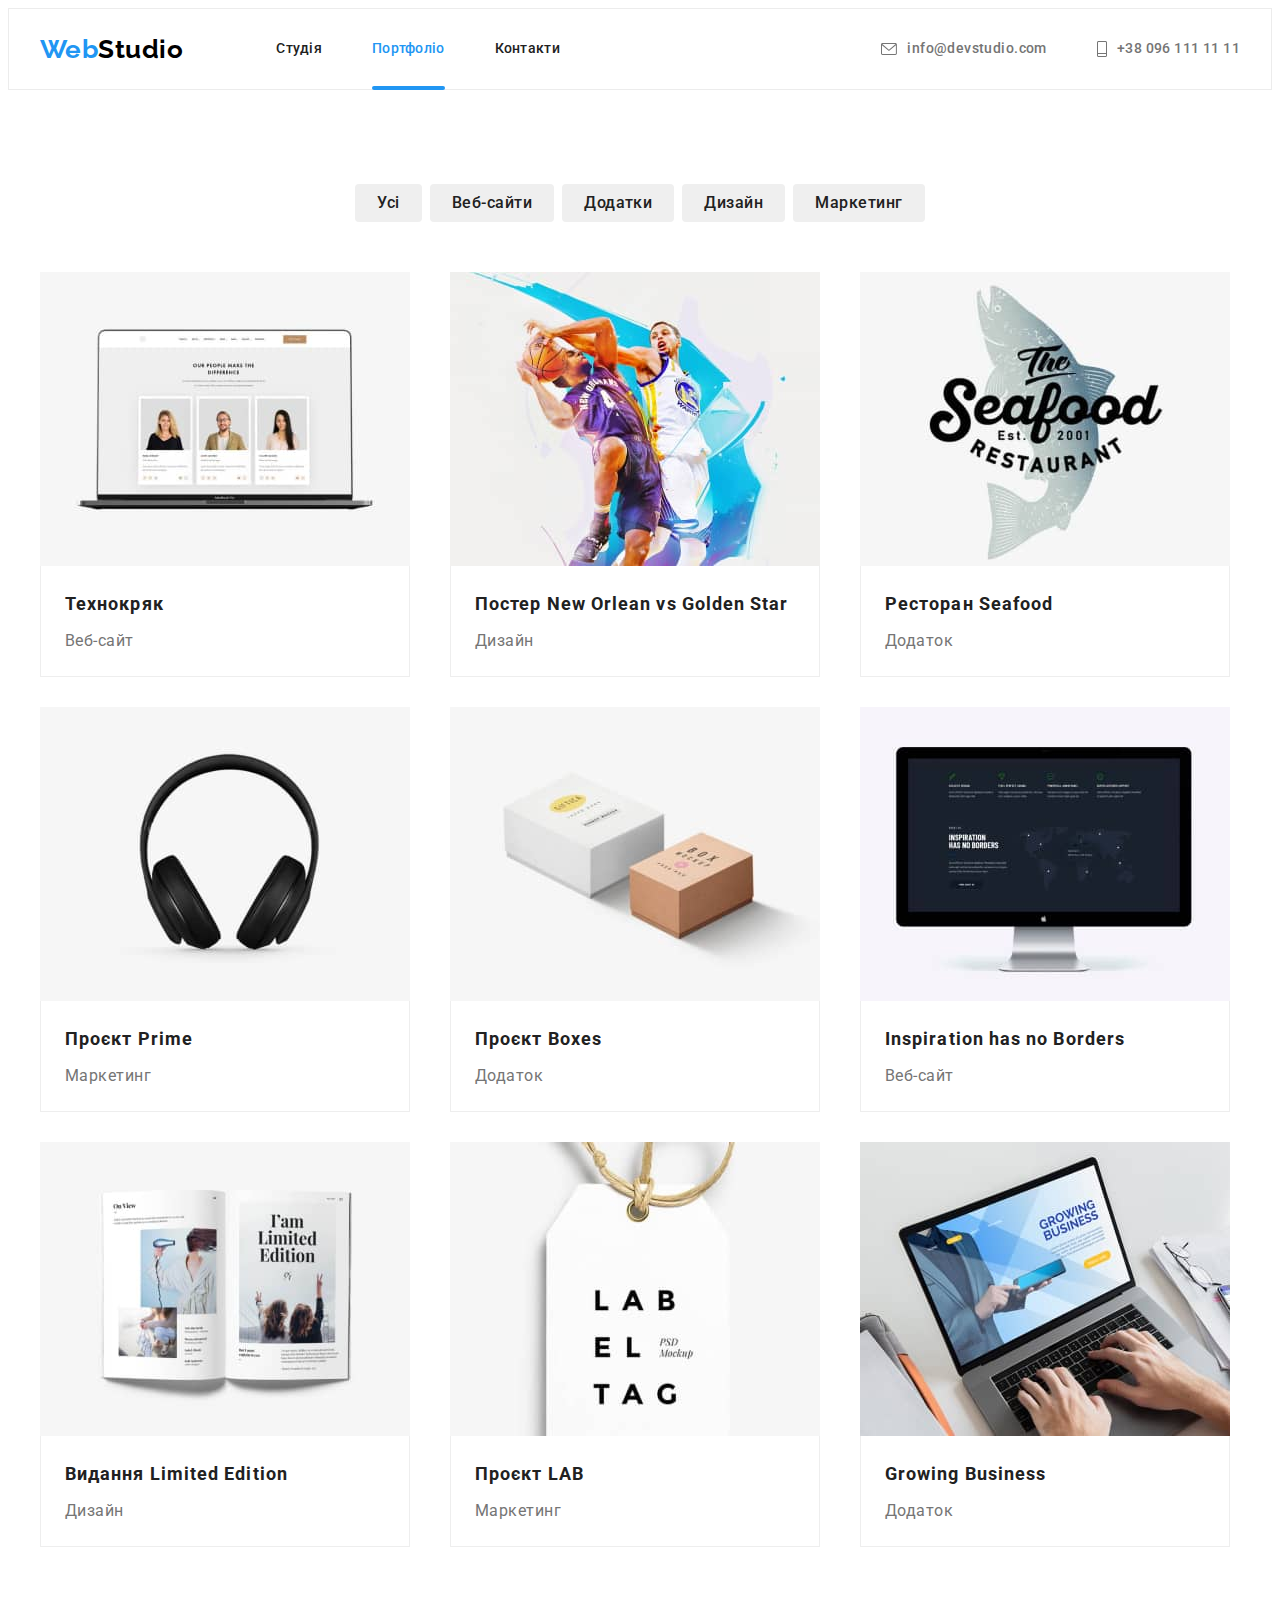
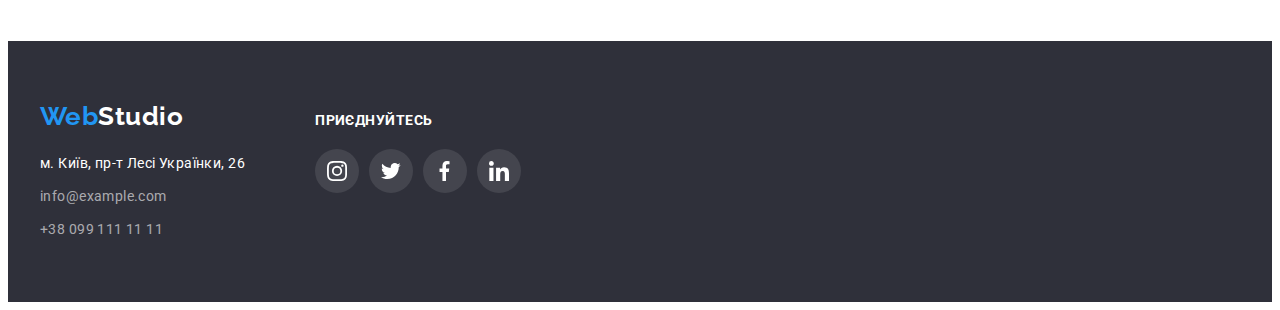
==== portfolio.html @ 98136e76 "фыв" ====
<!DOCTYPE html>
<html lang="uk">
  <head>
    <meta charset="UTF-8" />
    <meta http-equiv="X-UA-Compatible" content="IE=edge" />
    <meta name="viewport" content="width=device-width, initial-scale=1.0" />
    <title>Портфоліо</title>
    <link rel="preconnect" href="https://fonts.googleapis.com">
<link rel="preconnect" href="https://fonts.gstatic.com" crossorigin>
<link href="https://fonts.googleapis.com/css2?family=Raleway:wght@700&family=Roboto:wght@400;500;700;900&display=swap" rel="stylesheet">
<link rel="stylesheet" href="https://cdnjs.cloudflare.com/ajax/libs/modern-normalize/1.1.0/modern-normalize.min.css" integrity="sha512-wpPYUAdjBVSE4KJnH1VR1HeZfpl1ub8YT/NKx4PuQ5NmX2tKuGu6U/JRp5y+Y8XG2tV+wKQpNHVUX03MfMFn9Q==" crossorigin="anonymous" referrerpolicy="no-referrer" />
<link rel="stylesheet" href="./css/styles.css" />
    
  </head>
  <body class="body">
    <header class="header">
      <div class="container main-nav">
      <a class="logo-link decoration" href="index.html">Web<span class="logo-header decoration">Studio</span></a>
      <nav>
        <ul class="site-nav list">
          <li class="item"><a href="./index.html" class="site-nav-link decoration">Студія</a></li>
          <li class="item"><a href="./portfolio.html" class="site-nav-link current decoration">Портфоліо</a></li>
          <li class="item"><a href="#" class="site-nav-link decoration">Контакти</a></li>
        </ul>
      </nav>
      <ul class="auth-nav list">
        <li class="item"><a href="mailto:info@devstudio.com" class="auth-nav-link decoration"><svg class="icon-nav" width="16" height="12"><use href="./images/svg/sprite.svg#icon-envelope"></use></svg>info@devstudio.com</a></li>
        <li class="item"><a href="tel:+380961111111" class="auth-nav-link decoration"><svg class="icon-nav" width="10" height="16"><use href="./images/svg/sprite.svg#icon-smartphone"></use></svg>+38 096 111 11 11</a></li>
      </ul>
      </div>
    </header>
    <main>
      <section class="section">
          <div class="container">
         <h1 class="hero-h2">Портфоліо</h1>
            <ul class="list button-list">
               <li class="buttons"><button type="button" class="button-log">Усі</button></li>
          <li class="buttons"><button type="button" class="button-log">Веб-сайти</button></li>
          <li class="buttons"><button type="button" class="button-log"> Додатки</button></li>
          <li class="buttons"><button type="button" class="button-log">Дизайн</button></li>
          <li class="buttons"><button type="button" class="button-log">Маркетинг</button></li>
        </ul></div>
      <div class="container">
        
        <ul class="list card-set">
          
          <li class="item">
           <a href="#" class="decoration cards"><div class="product-thumb"><img src="./images/portfolio/img.jpg" alt="технокряк" width="370" />
            <p class="product-overlay-text">Ресурс пропонує комплексні пропозиції з різним рівнем функціоналу та сервісів.
               Все це дозволить відвідувачу отримати вичерпні відомості про компанію чи приватну особу.</p></div>
            <div class="p-card"><h2 class="p-title">Технокряк</h2>
            <p class="description">Веб-сайт</p></div></a> 
          </li>
          
          <li class="item">
            <a href="#" class="decoration cards"><div class="product-thumb"><img src="./images/portfolio/img-1.jpg" alt="Дизайн" width="370" />
           <p class="product-overlay-text">Ресурс пропонує комплексні пропозиції з різним рівнем функціоналу та сервісів.
               Все це дозволить відвідувачу отримати вичерпні відомості про компанію чи приватну особу.</p></div>
              <div class="p-card"><h2 class="p-title">Постер New Orlean vs Golden Star</h2>
            <p class="description">Дизайн</p></div></a>
          </li>
          
          <li class="item">
            <a href="#" class="decoration cards"><div class="product-thumb"><img src="./images/portfolio/img-2.jpg" alt="Додаток" width="370" />
           <p class="product-overlay-text">Ресурс пропонує комплексні пропозиції з різним рівнем функціоналу та сервісів.
               Все це дозволить відвідувачу отримати вичерпні відомості про компанію чи приватну особу.</p></div>
              <div class="p-card"><h2 class="p-title">Ресторан Seafood</h2>
            <p class="description">Додаток</p></div></a>
          </li>
          
          <li class="item">
            <a href="#" class="decoration cards"><div class="product-thumb"><img src="./images/portfolio/img-3.jpg" alt="Маркетинг" width="370" />
            <p class="product-overlay-text">Ресурс пропонує комплексні пропозиції з різним рівнем функціоналу та сервісів.
               Все це дозволить відвідувачу отримати вичерпні відомості про компанію чи приватну особу.</p></div>
              <div class="p-card"><h2 class="p-title">Проєкт Prime</h2>
            <p class="description">Маркетинг</p></div></a>
          </li>
          
          <li class="item">
            <a href="#" class="decoration cards"><div class="product-thumb"><img src="./images/portfolio/img-4.jpg" alt="Додаток" width="370" />
            <p class="product-overlay-text">Ресурс пропонує комплексні пропозиції з різним рівнем функціоналу та сервісів.
               Все це дозволить відвідувачу отримати вичерпні відомості про компанію чи приватну особу.</p></div>
              <div class="p-card"><h2 class="p-title">Проєкт Boxes</h2>
            <p class="description">Додаток</p></div></a>
          </li>
         
          <li class="item">
           <a href="#" class="decoration cards"><div class="product-thumb"> <img src="./images/portfolio/img-5.jpg" alt="Веб-сайт" width="370" />
            <p class="product-overlay-text">Ресурс пропонує комплексні пропозиції з різним рівнем функціоналу та сервісів.
               Все це дозволить відвідувачу отримати вичерпні відомості про компанію чи приватну особу.</p></div>
            <div class="p-card"><h2 class="p-title">Inspiration has no Borders</h2>
            <p class="description">Веб-сайт</p></div></a>
          </li>
          
          <li class="item"> 
            <a href="#" class="decoration cards"><div class="product-thumb"><img src="./images/portfolio/img-6.jpg" alt="Дизайн" width="370" />
            <p class="product-overlay-text">Ресурс пропонує комплексні пропозиції з різним рівнем функціоналу та сервісів.
               Все це дозволить відвідувачу отримати вичерпні відомості про компанію чи приватну особу.</p></div>
              <div class="p-card"><h2 class="p-title">Видання Limited Edition</h2>
            <p class="description">Дизайн</p></div></a>
          </li>
         
          <li class="item">
            <a href="#" class="decoration cards"><div class="product-thumb"><img src="./images/portfolio/img-7.jpg" alt="Маркетинг" width="370" />
            <p class="product-overlay-text">Ресурс пропонує комплексні пропозиції з різним рівнем функціоналу та сервісів.
               Все це дозволить відвідувачу отримати вичерпні відомості про компанію чи приватну особу.</p></div>
              <div class="p-card"><h2 class="p-title">Проєкт LAB</h2>
            <p class="description">Маркетинг</p></div></a>
          </li>
          
          <li class="item">
            <a href="#" class="decoration cards"><div class="product-thumb"><img src="./images/portfolio/img-8.jpg" alt="Додаток" width="370" />
            <p class="product-overlay-text">Ресурс пропонує комплексні пропозиції з різним рівнем функціоналу та сервісів.
               Все це дозволить відвідувачу отримати вичерпні відомості про компанію чи приватну особу.</p></div>
              <div class="p-card"><h2 class="p-title">Growing Business</h2>
            <p class="description">Додаток</p></div></a>
          </li>
        </ul>
        </div>
      </section>
    </main>
    <footer class="footer">
      <div class="container footer-div">
        <div class="footer-nav"><a class="logo decoration" href="index.html">Web<span class="logo-head  decoration">Studio</span></a>
      <ul class="foot-nav list">
        <li class="foot-list">
          <a
            href=https://goo.gl/maps/ps1MHNvpvdkXfW2N9
            class="address decoration"
            >м. Київ, пр-т Лесі Українки, 26</a
          >
        </li>
        <li class="foot-list"><a href="mailto:info@example.com" class="mail-foot decoration">info@example.com</a></li>
        <li class="foot-list"><a href="tel:+380991111111" class="tell-foot decoration">+38 099 111 11 11</a></li>
      </ul>
      </div>
      <div class="footer-contacts">
      <h3 class="foot-title">приєднуйтесь</h3>
      <ul class="list foot-contact">
        <li class="foot-link"><a href="#" class="decoration link"><svg class="icon foot-icon" width="20" height="20"><use href="./images/svg/sprite.svg#icon-instagram"></use></svg></a></li>
        <li class="foot-link"><a href="#" class="decoration link"><svg class="icon foot-icon" width="20" height="20"><use href="./images/svg/sprite.svg#icon-twitter"></use></svg></a></li>
        <li class="foot-link"><a href="#" class="decoration link"><svg class="icon foot-icon" width="20" height="20"><use href="./images/svg/sprite.svg#icon-facebook"></use></svg></a></li>
        <li class="foot-link"><a href="#" class="decoration link"><svg class="icon foot-icon" width="20" height="20"><use href="./images/svg/sprite.svg#icon-linkedin"></use></svg></a></li>
      </ul>
     </div>
     </div>
    </footer>
  </body>
</html>
---- css/styles.css ----
h1,
h2,
h3,
h4,
p {
  margin-top: 0;
  margin-bottom: 0;
}
ul {
  margin-top: 0;
  margin-bottom: 0;
  padding-left: 0;
}
img {
  display: block;
}
:root {
  
  --primary-text-color: #212121;
  --hover-logo-buttonfont-color: #2196f3;
  --text-color: #212121;
  --description-about-color: #757575;
  --card-set-gap:30px;
  --svg-color:#AFB1B8;
}
.body {
  background-color: #ffffff;
  color: var(--primary-text-color);
  font-family: 'Roboto', sans-serif;
  font-size: 16px;
  letter-spacing: 0.03em;
}
.decoration {
  text-decoration: none;
}
.list {
  list-style: none;
}
/*logo*/
.logo-link {
  color: var(--hover-logo-buttonfont-color);
  font-family: 'Raleway', sans-serif;
  font-weight: 700;
  font-size: 26px;
  line-height: 1.19;
}
.logo-header {
  color: #000000;
}
.container {
  width: 1200px;
  padding-left: 15px;
  padding-right: 15px;
  margin-left: auto;
  margin-right: auto;
}
.section {
  padding-top: 94px;
  padding-bottom: 94px;
}
.header{
  border: 1px solid #ECECEC;
}
.main-nav {
  display: flex;
  align-items: center;
}

/*site-nav*/

.site-nav {
  display: flex;
  margin-left: 93px;
}

.site-nav .item:not(:last-child) {
  margin-right: 50px;
}

.site-nav-link {
  display: block;
  padding-top: 32px;
  padding-bottom: 32px;
  position: relative;
  font-family: 'Roboto', sans-serif;
  font-weight: 500;
  font-size: 14px;
  line-height: 1.14;
  letter-spacing: 0.02em;
  color: var(--text-color);
  transition: color 250ms cubic-bezier(0.4, 0, 0.2, 1);
  
  
}
.site-nav-link.current {
  color: var(--hover-logo-buttonfont-color);
}
.site-nav-link:hover,
.site-nav-link:focus {
  color: var(--hover-logo-buttonfont-color);
}

.site-nav-link.current::after{
  position: absolute;
  
    display: block;
    content: '';
    width: 100%;
    height: 4px;
    border-radius: 2px;
    bottom: -1px;
  
    background-color: var(--hover-logo-buttonfont-color);
}
/*auth-nav*/
.auth-nav {
  display: flex;
  margin-left: auto;
}
.auth-nav .item + .item {
  margin-left: 50px;
}
.auth-nav-link {
  color: var(--description-about-color);
  display: flex;
  justify-content: center;
  align-items: center;
  padding-top: 21px;
  padding-bottom: 21px;
  transition: color 250ms cubic-bezier(0.4, 0, 0.2, 1);


  font-weight: 500;
  font-style: normal;
  font-size: 14px;
  line-height: 1.71;
  letter-spacing: 0.03em;
  color: var(--description-about-color);
}
.auth-nav-link:hover,
.auth-nav-link:focus
{
  color: var(--hover-logo-buttonfont-color);
  
}
.icon-nav{
  fill:currentColor;
  margin-right: 10px;
}
/*hero*/
.hero {
  padding-top: 200px;
  padding-bottom: 200px;
  margin-left: auto;
  margin-right: auto;
  width: 1600px;
  text-align: center;
  background-color: #2f303a;
  background-image: linear-gradient(rgba(47, 48, 58, 0.4),rgba(47, 48, 58, 0.4)), url(../images/Img-hw4.jpg);
  background-repeat: no-repeat;
  background-position: center;
  background-size: cover;
}
.hero-title {
  margin-bottom: 30px;
  font-weight: 900;
  font-size: 44px;
  line-height: 1.36;
  letter-spacing: 0.06em;
  text-transform: uppercase;
  color: #ffffff;
}
.button {
  min-width: 216px;
  padding: 10px 32px;
  cursor: pointer;
  background-color: var(--hover-logo-buttonfont-color);
  color: #ffffff;
  box-shadow: 0px 4px 4px rgba(0, 0, 0, 0.15);
  border: none;
  border-radius: 4px;
  text-align: center;
  font-weight: 700;
  font-family: 'Roboto', sans-serif;
  font-size: 16px;
  line-height: 1.88;
  letter-spacing: 0.06em;

transition: background-color 250ms cubic-bezier(0.4, 0, 0.2, 1),
    color 250ms cubic-bezier(0.4, 0, 0.2, 1);
}
.button:focus,
.button:hover {
  color: #FFFFFF;
  background-color: #188ce8;
}


/*features*/
.features-list {
  display: flex;
  margin-left: calc(-1 * var(--card-set-gap));
}
.features-list>.text{
  flex-basis: calc(100% / 3 - var(--card-set-gap));;
  margin-left:var(--card-set-gap);
}
 
.feature {
  margin-bottom: 10px;
  font-weight: 700;
  font-size: 14px;
  line-height: 1.14;
  letter-spacing: 0.03em;
  text-transform: uppercase;
}

.feat {
  color: var(--description-about-color);
  font-style: normal;
  font-size: 14px;
  line-height: 1.71;
}
.logo-no{
  display: flex;
  height: 120px;
  background-color: #f5f4fa;
  margin-bottom: 30px;
  align-items: center;
  justify-content: center;
}
/* -Чим ми займаємось- */
.what-we-do{
  padding-top: 0;
}
.imgs-list {
  display: flex;
  
}
.imgs-list .imgs:not(:last-child) {
  margin-right: 30px;
}
.imgs{
  position: relative;
}
.img-text{
  position:absolute;
  width: 100%;
  bottom: 0;
  left: 0;
  padding: 27px 0;
  font-weight: bold;
    font-size: 14px;
    line-height: 1.14;
    text-align: center;
    text-transform: uppercase;
    color: #ffffff;
    background-color: rgba(47, 48, 58, 0.8);
}
/*title*/
.title {
  margin-bottom: 50px;
  font-weight: 700;
  font-size: 36px;
  line-height: 1.17;
  text-align: center;
  letter-spacing: 0.03em;
  color: var(--text-color);
}
.team-container {
  padding: 30px;
 }
.our-team {
  background-color: #f5f4fa;
  }
.our-team-list {
  display: flex;
  margin-left: calc(-1 * var(--card-set-gap));
}
.our-team-list > .team {
  flex-basis: calc(100% / 4 - var(--card-set-gap));
  margin-left: var(--card-set-gap);
}



.background {
  background-color: #ffffff;
  box-shadow: 0px 1px 3px rgba(0, 0, 0, 0.12), 0px 1px 1px rgba(0, 0, 0, 0.14), 0px 2px 1px rgba(0, 0, 0, 0.2);
  border-radius: 0px 0px 4px 4px;
}
.who {
  margin-bottom: 10px;
  font-weight: 500;
  font-size: 16px;
  line-height: 1.19;
  text-align: center;
  letter-spacing: 0.03em;
}
.about {
  font-weight: 400;
  font-size: 16px;
  line-height: 1.19;
  text-align: center;
  letter-spacing: 0.03em;
  color: var(--description-about-color);
  margin-bottom: 16px;
}
.team-contact-list {
  display: flex;
  align-items: center;
  justify-content: center;
  margin-right: calc(-1* 0px)
  }
.team-contact-list .team-contact+.team-contact{
   margin-left: 10px;
}

.link-logo {
  display: flex;
  justify-content: center;
  align-items: center;
  width: 44px;
  height: 44px;
  border-radius: 50%;
  color: var(--svg-color);
  transition: background-color 250ms cubic-bezier(0.4, 0, 0.2, 1),
      color 250ms cubic-bezier(0.4, 0, 0.2, 1);
  
}

.link-logo:hover,
.link-logo:focus {
  color: white;
  background-color: var(--hover-logo-buttonfont-color);
}
.icon {
  fill: currentColor;

}
/* our clients */
.our-clients{
  display: flex;
  justify-content: center;
  align-items: center;
}
.client-link{
display: flex;
  justify-content: center;
  align-items: center;
  height: 92px;
  border: 1px solid;
  border-radius: 4px;
  color: var(--svg-color);
  transition: background-color 250ms cubic-bezier(0.4, 0, 0.2, 1),
      color 250ms cubic-bezier(0.4, 0, 0.2, 1);
  
}
.client-icon{
  width: 106px;
  height: 60px;
  }
.client-link:hover,
.client-link:focus{
   color: var(--hover-logo-buttonfont-color);
}
.our-clients {
  margin-left: calc(-1 * var(--card-set-gap));
}

.our-clients>.clients {
  flex-basis: calc(100% / 6 - var(--card-set-gap));
  margin-left: var(--card-set-gap);
}

/*footer*/
.footer-div{
  display: flex;
  justify-content: baseline;
  align-items: baseline;
}
.footer-nav{
  
  margin-right: 70px;

}
.footer-contacts{
  width: 206px;
  height: 80px;
}
.footer {
  padding-top: 60px;
  padding-bottom: 60px;
background-color: #2f303a; 
}
.logo {
  color: #2196f3;
  font-family: 'Raleway';
  font-weight: 700;
  font-size: 26px;
  line-height: 1.19;
}
.logo-head {
  color: #ffffff;
}

.foot-nav .foot-list:not(:last-child) {
  margin-bottom: 9px;
}
.foot-nav {
  margin-top: 20px;
 }

.address {
  font-style: normal;
   font-size: 14px;
  line-height: 1.71;
  letter-spacing: 0.03em;

  color: #ffffff;
  transition: background-color 250ms cubic-bezier(0.4, 0, 0.2, 1),
      color 250ms cubic-bezier(0.4, 0, 0.2, 1);
  
}
.address:hover,:focus{
  color: var(--hover-logo-buttonfont-color);
}
.mail-foot,
.tell-foot {
  font-style: normal;
  font-size: 14px;
  line-height: 1.71;
  letter-spacing: 0.03em;
  color: rgba(255, 255, 255, 0.6);
  transition: background-color 250ms cubic-bezier(0.4, 0, 0.2, 1),
      color 250ms cubic-bezier(0.4, 0, 0.2, 1);
  
}
.mail-foot:hover,
.mail-foot:focus {
  color: var(--hover-logo-buttonfont-color);
}

.tell-foot:hover,
.tell-foot:focus {
  color: var(--hover-logo-buttonfont-color);
}
.foot-title{
  Font-size: 14px;
  line-height: 1.14;
  display: flex;
  justify-content: baseline;
  align-items: baseline;
  color: #FFFFFF;
  text-transform: uppercase;
  margin-bottom: 20px;
  }
  .foot-contact{
    display: flex;
  }
  .foot-contact .foot-link+.foot-link{
    margin-left: 10px;
  }
  .link{
    display: flex;
      justify-content: center;
      align-items: center;
      width: 44px;
      height: 44px;
      border-radius: 50px;
      color: #ffffff;
      background: rgba(255, 255, 255, 0.1);
      transition: background-color 250ms cubic-bezier(0.4, 0, 0.2, 1),
          color 250ms cubic-bezier(0.4, 0, 0.2, 1);
      
  }
  .link:hover,
    .link:focus{
    background-color: var(--hover-logo-buttonfont-color);
  }
  
/*hero-portfolio*/
.hero-h2 {
        position: absolute;
        white-space: nowrap;
        width: 1px;
        height: 1px;
        overflow: hidden;
        border: 0;
        padding: 0;
        clip: rect(0 0 0 0);
        clip-path: inset(50%);
        margin: -1px;
    }
.button-list{
    display: flex;
    margin-bottom: 50px;
   justify-content: center;
   }   
.button-list .buttons+.buttons{
    margin-left: 8px;
}
.button-log {
    padding: 6px 22px;
    font-family: 'Roboto', sans-serif;
  font-weight: 500;
  font-size: 16px;
  line-height: 1.62;
  letter-spacing: 0.03em;
  border:none;
  border-radius: 4px;
  color: var(--text-color);
  cursor: pointer;
  transition: 
  background-color 250ms cubic-bezier(0.4, 0, 0.2, 1),
      color 250ms cubic-bezier(0.4, 0, 0.2, 1),
      box-shadow 250ms cubic-bezier(0.4, 0, 0.2, 1);
    
}
.button-log:hover,
.button-log:focus {
   color: #ffffff;
  background: var(--hover-logo-buttonfont-color);
  box-shadow: 0px 3px 1px rgba(0, 0, 0, 0.1), 0px 1px 2px rgba(0, 0, 0, 0.08), 0px 2px 2px rgba(0, 0, 0, 0.12);
}
/*Cards*/
.cards:hover .product-overlay-text{
  transform: translateY(0%);
  }
.cards:focus .product-overlay-text {
      transform: translateY(0%);}
.product-thumb{
 position: relative;
overflow: hidden;
}
.product-overlay-text{  
    position: absolute;
    display: flex;
    align-items: center;
    justify-content: center;
   content: '';
    width: 100%;
    height: 100%;
    top: 0;
    left: 0;
  
    background-color: rgba(33, 150, 243, 0.9);
  
    transform: translateY(100%);
    transition: transform 250ms cubic-bezier(0.4, 0, 0.2, 1);
    padding-left: 24px;
    padding-right: 24px;
    font-size: 18px;
    line-height: 1.56;
    color: #FFFFFF;
  
}
.card-set{
  display: flex;
  flex-wrap: wrap;
  margin-top: calc(-1 * var(--card-set-gap));
  margin-left:calc(-1 * var(--card-set-gap));
}
.card-set > .item{
 flex-basis: calc(100% / 3 - var(--card-set-gap));
 margin-left: var(--card-set-gap);
 margin-top: var(--card-set-gap);
}
.p-card {
  padding: 20px 24px;
  border: 1px solid #EEEEEE;
  border-top: none;
}
.cards{
  display: inline-block;
}
.cards:hover,
.cards:focus{
  box-shadow: 0px 1px 1px rgba(0, 0, 0, 0.12), 0px 4px 4px rgba(0, 0, 0, 0.06), 1px 4px 6px rgba(0, 0, 0, 0.16);
}
.p-title {
    margin-bottom: 4px;
    font-weight: 700;
    font-size: 18px;
    line-height: 2;
    letter-spacing: 0.06em;
    color: var(--text-color);
}

.description {
  font-size: 16px;
  line-height: 1.875;
  letter-spacing: 0.03em;
  color: var(--description-about-color);
}
/* Modal */
.backdrop {
  position: fixed;
  display: flex;
  align-items: center;
  justify-content: center;
  width: 100vw;
  height: 100vh;
  background-color: rgba(0, 0, 0, 0.2);
  ;
  top: 0;
  transition: opacity 250ms cubic-bezier(0.4, 0, 0.2, 1), visibility 250ms cubic-bezier(0.4, 0, 0.2, 1);
}

.backdrop.is-hidden {
  opacity: 0;
  visibility: hidden;
  pointer-events: none;
}

.backdrop.is-hidden .modal {
  transform: scale(2);
}

.modal {
  width: 528px;
  min-height: 581px;
  background-color: #ffffff;

  position: relative;
  transform: scale(1);
  transition: transform 250ms cubic-bezier(0.4, 0, 0.2, 1);
}

.close-button {
  position: absolute;
  cursor: pointer;
  display: flex;
  align-items: center;
  justify-content: center;

  right: 8px;
  top: 8px;
  background-color: transparent;
  border-radius: 50%;
  width: 30px;
  height: 30px;
  border: 1px solid rgba(0, 0, 0, 0.1);
}
.mform{
  padding: 40px;
}
.mheader{
  font-weight: 700;
    font-size: 20px;
    line-height: 1.15;
    text-align: center;
    letter-spacing: 0.03em;
    color:var(--primary-text-color);
    margin-bottom:12px;
}
.input{
  position: relative;
    display: flex;
    flex-direction: column;
    margin-bottom: 10px;
}
.flabel{
  font-size: 12px;
    line-height: 1.16;
    margin-bottom: 4px;
    color: var(--description-about-color);
}
.form-input{
  width: 448px;
    height: 40px;
    margin: 0;
    padding: 0;
    padding-left: 42px;
    border: 1px solid rgba(33, 33, 33, 0.2);
    border-radius: 4px;
    box-sizing: border-box;
    outline: none;
  
    transition: border-color 250ms cubic-bezier(0.4, 0, 0.2, 1);
}
.form-input:hover+.form-svg,
.form-input:focus+.form-svg {
  fill: var(--hover-logo-buttonfont-color);
}
.form-input:hover,
.form-input:focus {
  border-color:var(--hover-logo-buttonfont-color);
}
.input .form-svg{
   position: absolute;
    top: 50%;
    left: 10px;
}
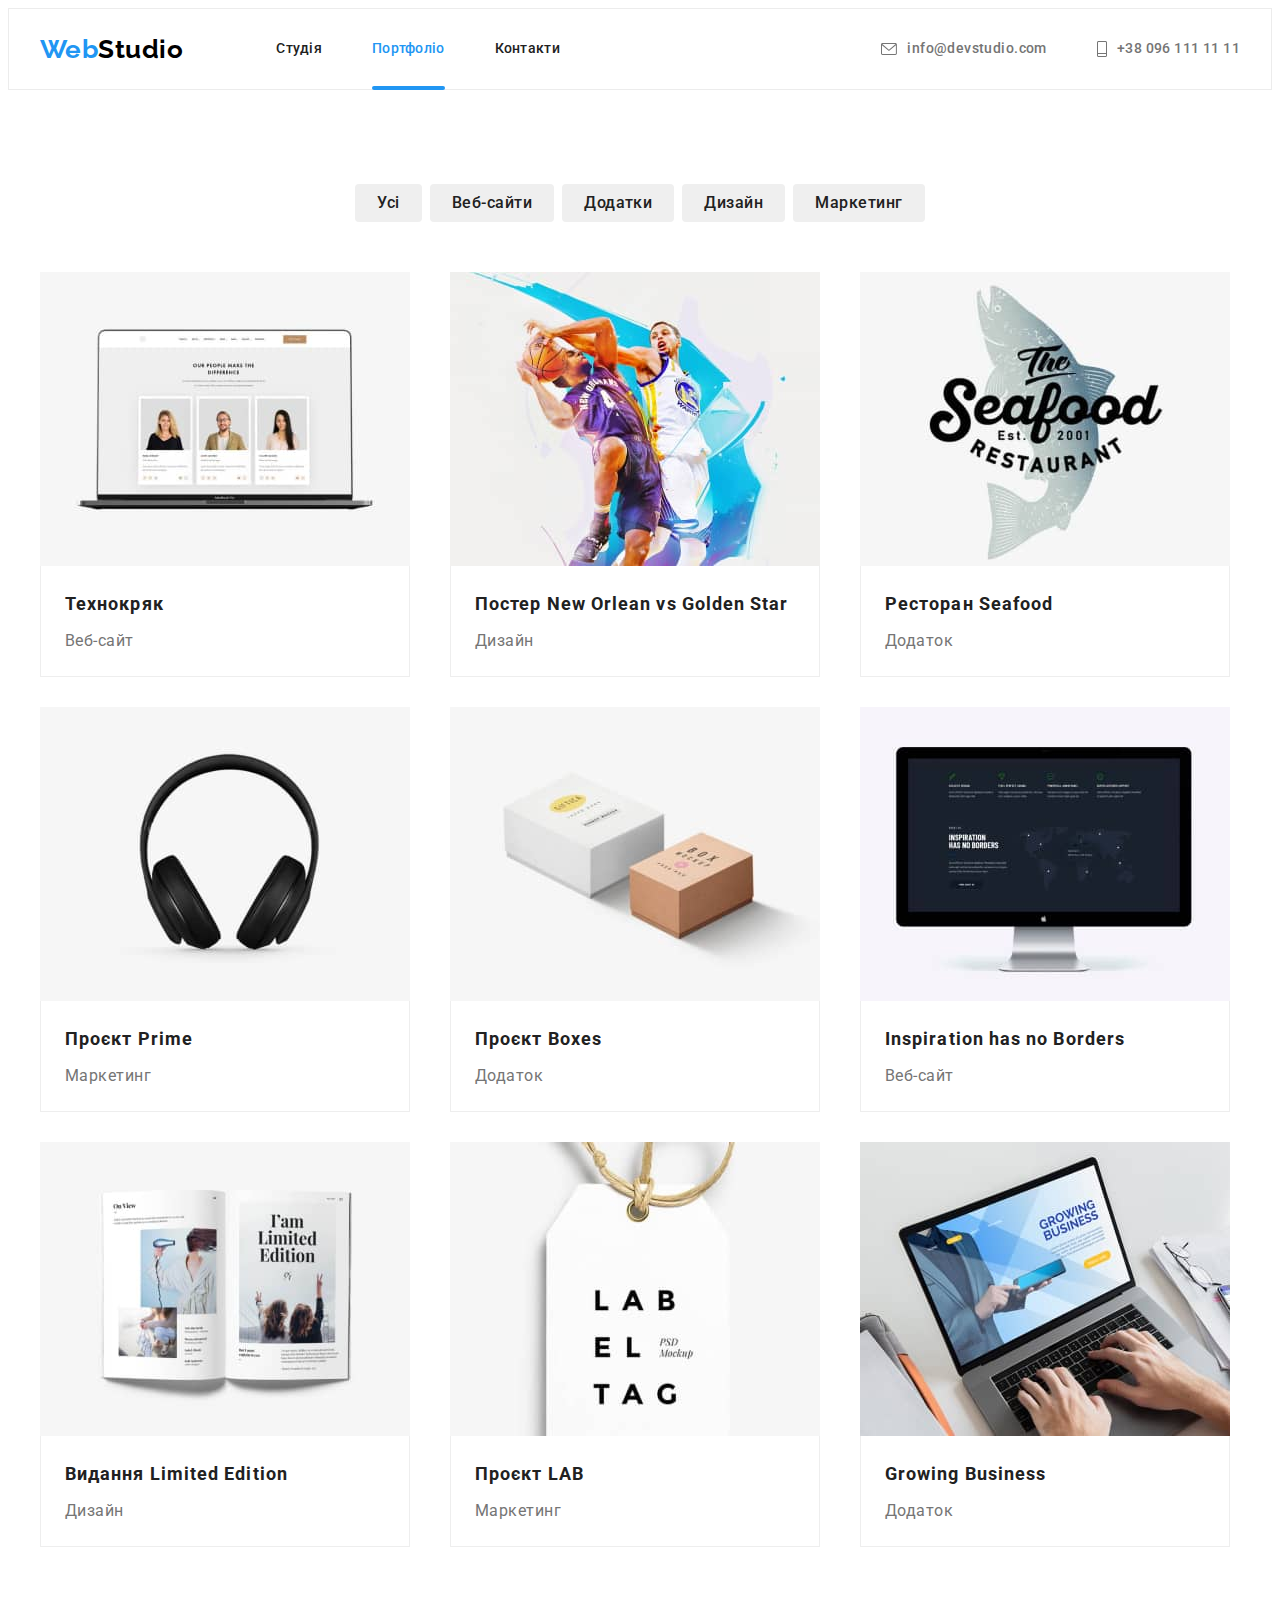
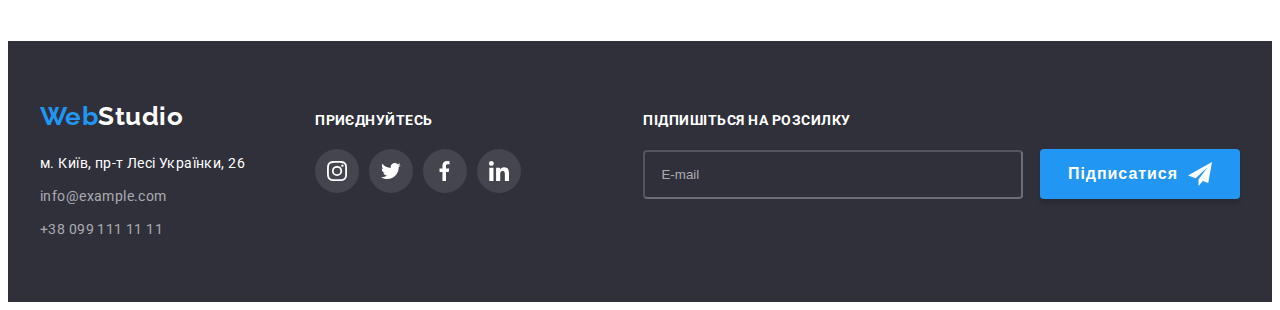
==== commit d55e8231: "Homework 6" ====
--- a/portfolio.html
+++ b/portfolio.html
@@ -143,6 +143,21 @@
         <li class="foot-link"><a href="#" class="decoration link"><svg class="icon foot-icon" width="20" height="20"><use href="./images/svg/sprite.svg#icon-linkedin"></use></svg></a></li>
       </ul>
      </div>
+      <div class="mail-send">
+    <h3 class="head-mail">підпишіться на розсилку</h3>
+    <form name="mail-send">
+      <div class="mail-form">
+        <label>
+                <input class="mail-input" type="email" name="email" placeholder="E-mail" />
+              </label>
+              <button type="submit" class="mail-btn">Підписатися
+                <svg class="mail-svg" width="24" height="24">
+                <use href="./images/svg/sprite.svg#send"></use>
+                </svg>
+              </button>
+      </div>
+    </form>
+  </div>
      </div>
     </footer>
   </body>
--- a/css/styles.css
+++ b/css/styles.css
@@ -422,9 +422,10 @@
       color 250ms cubic-bezier(0.4, 0, 0.2, 1);
   
 }
-.address:hover,:focus{
+ .address:hover,
+ .address:focus{ 
   color: var(--hover-logo-buttonfont-color);
-}
+ }
 .mail-foot,
 .tell-foot {
   font-style: normal;
@@ -472,13 +473,81 @@
       background: rgba(255, 255, 255, 0.1);
       transition: background-color 250ms cubic-bezier(0.4, 0, 0.2, 1),
           color 250ms cubic-bezier(0.4, 0, 0.2, 1);
-      
-  }
+       }
   .link:hover,
     .link:focus{
     background-color: var(--hover-logo-buttonfont-color);
   }
-  
+  .mail-send{
+    margin-left: auto;
+  }
+  .head-mail{
+    font-size: 14px;
+    line-height: 1.14;
+    text-transform: uppercase;
+    margin-bottom: 20px;
+  
+    color: #ffffff;
+  }
+  .mail-form
+  .mail-send{
+    display: flex;
+  }
+  .mail-send .mail-input{
+    padding-top: 15px;
+      padding-bottom: 15px;
+      padding-left: 16px;
+      min-width: 358px;
+      border-radius: 4px;
+      outline: none;
+    
+      transition: border-color 250ms cubic-bezier(0.4, 0, 0.2, 1);
+    
+      border-color: rgba(255, 255, 255, 0.3);
+      background-color: #2f303a;
+      color: #ffffff;
+  }
+    .mail-send .mail-input:hover,
+    .mail-send .mail-input:focus{
+      border-color: var(--hover-logo-buttonfont-color);
+    }
+    .mail-input::placeholder{
+      color: rgba(255, 255, 255, 0.6);
+    }
+    .mail-btn{
+      display: inline-flex;
+        align-items: center;
+        outline: none;
+      
+        padding: 10px 28px;
+        border-radius: 4px;
+        border: transparent;
+        margin-left: 12px;
+        min-width: 200px;
+        cursor: pointer;
+      
+        transition: background-color 250ms cubic-bezier(0.4, 0, 0.2, 1);
+      
+        font-weight: 700;
+        font-size: 16px;
+        line-height: 1.88;
+        letter-spacing: 0.06em;
+      
+        box-shadow: 0px 4px 4px rgba(0, 0, 0, 0.15);
+      
+        color: #ffffff;
+        background-color: var(--hover-logo-buttonfont-color);
+      }
+      .mail-svg{
+        color: #ffffff;
+      }
+     .mail-send .mail-btn .mail-svg{
+       margin-left: 10px;
+     }
+     .mail-send .mail-btn:hover,
+     .mail-send .mail-btn:focus{
+      background-color: #188ce8;
+     }
 /*hero-portfolio*/
 .hero-h2 {
         position: absolute;
@@ -642,6 +711,10 @@
   height: 30px;
   border: 1px solid rgba(0, 0, 0, 0.1);
 }
+.close-button:hover,
+.close-button:focus{
+  color: var(--hover-logo-buttonfont-color);
+}
 .mform{
   padding: 40px;
 }
@@ -692,4 +765,123 @@
     top: 50%;
     left: 10px;
 }
-
+.comments{
+  width: 448px;
+    height: 120px;
+    padding: 12px 16px;
+    margin-bottom: 20px;
+    border: 1px solid rgba(33, 33, 33, 0.2);
+    border-radius: 4px;
+    box-sizing: border-box;
+    resize: none;
+    outline: none;
+  
+    transition: border-color 250ms cubic-bezier(0.4, 0, 0.2, 1);
+}
+.comments::placeholder{
+  font-size: 12px;
+    line-height: 1.17;
+    color: rgba(117, 117, 117, 0.5);
+}
+.comments:hover,
+.comments:focus {
+  border-color: var(--hover-logo-buttonfont-color);
+}
+.check-box-field{
+  display: flex;
+    justify-content: center;
+    margin-bottom: 30px;
+}
+.checkbox-label{
+  position: relative;
+    display: flex;
+    align-items: center;
+  
+    font-size: 14px;
+    line-height: 1.7;
+    letter-spacing: 0.03em;
+    color:var(--description-about-color);
+}
+.checkbox-form{
+  display: flex;
+    position: absolute;
+    white-space: nowrap;
+    width: 1px;
+    height: 1px;
+    overflow: hidden;
+    border: 0;
+    padding: 0;
+    clip: rect(0 0 0 0);
+    clip-path: inset(50%);
+    margin: -1px;
+}
+
+.svg-no-check{
+  margin-right: 7px;
+    width: 16px;
+    height: 15px;
+    border-radius: 2px;
+    opacity: 1;
+  
+    background-color: #ffffff;
+}
+.checkbox-form:checked ~ .svg-no-check {
+  opacity: 0;
+}
+.checkbox-form:hover ~ .svg-no-check,
+.checkbox-form:focus ~ .svg-no-check {
+  fill: var(--hover-logo-buttonfont-color);
+}
+.svg-check{
+  position: absolute;
+    margin-right: 7px;
+    width: 16px;
+    height: 15px;
+    border-radius: 2px;
+  
+    background-color: var(--hover-logo-buttonfont-color);
+  
+    opacity: 0;
+  
+    transition: opacity 250ms cubic-bezier(0.4, 0, 0.2, 1);
+}
+.checkbox-form:checked~.svg-check {
+  opacity: 1;
+}
+.box-link{
+  margin-left: 4px;
+    outline: none;
+  
+    color: var(--hover-logo-buttonfont-color);
+  
+    transition: background-color 250ms cubic-bezier(0.4, 0, 0.2, 1);
+}
+.box-link:hover,
+.box-link:focus{
+  text-decoration: none;
+}
+.modal-button{
+  display: block;
+    margin-left: auto;
+    margin-right: auto;
+    padding: 10px 52px;
+    border-radius: 4px;
+    border: transparent;
+  
+    outline: none;
+  
+    font-size: 16px;
+    line-height: 1.9;
+    font-weight: 700;
+    letter-spacing: 0.06em;
+  
+    transition: background-color 250ms cubic-bezier(0.4, 0, 0.2, 1);
+  
+    box-shadow: 0px 4px 4px rgba(0, 0, 0, 0.15);
+    color: #ffffff;
+    background-color: var(--hover-logo-buttonfont-color);
+}
+.modal-button:hover,
+.modal-button:focus{
+  background-color: #188ce8;
+}